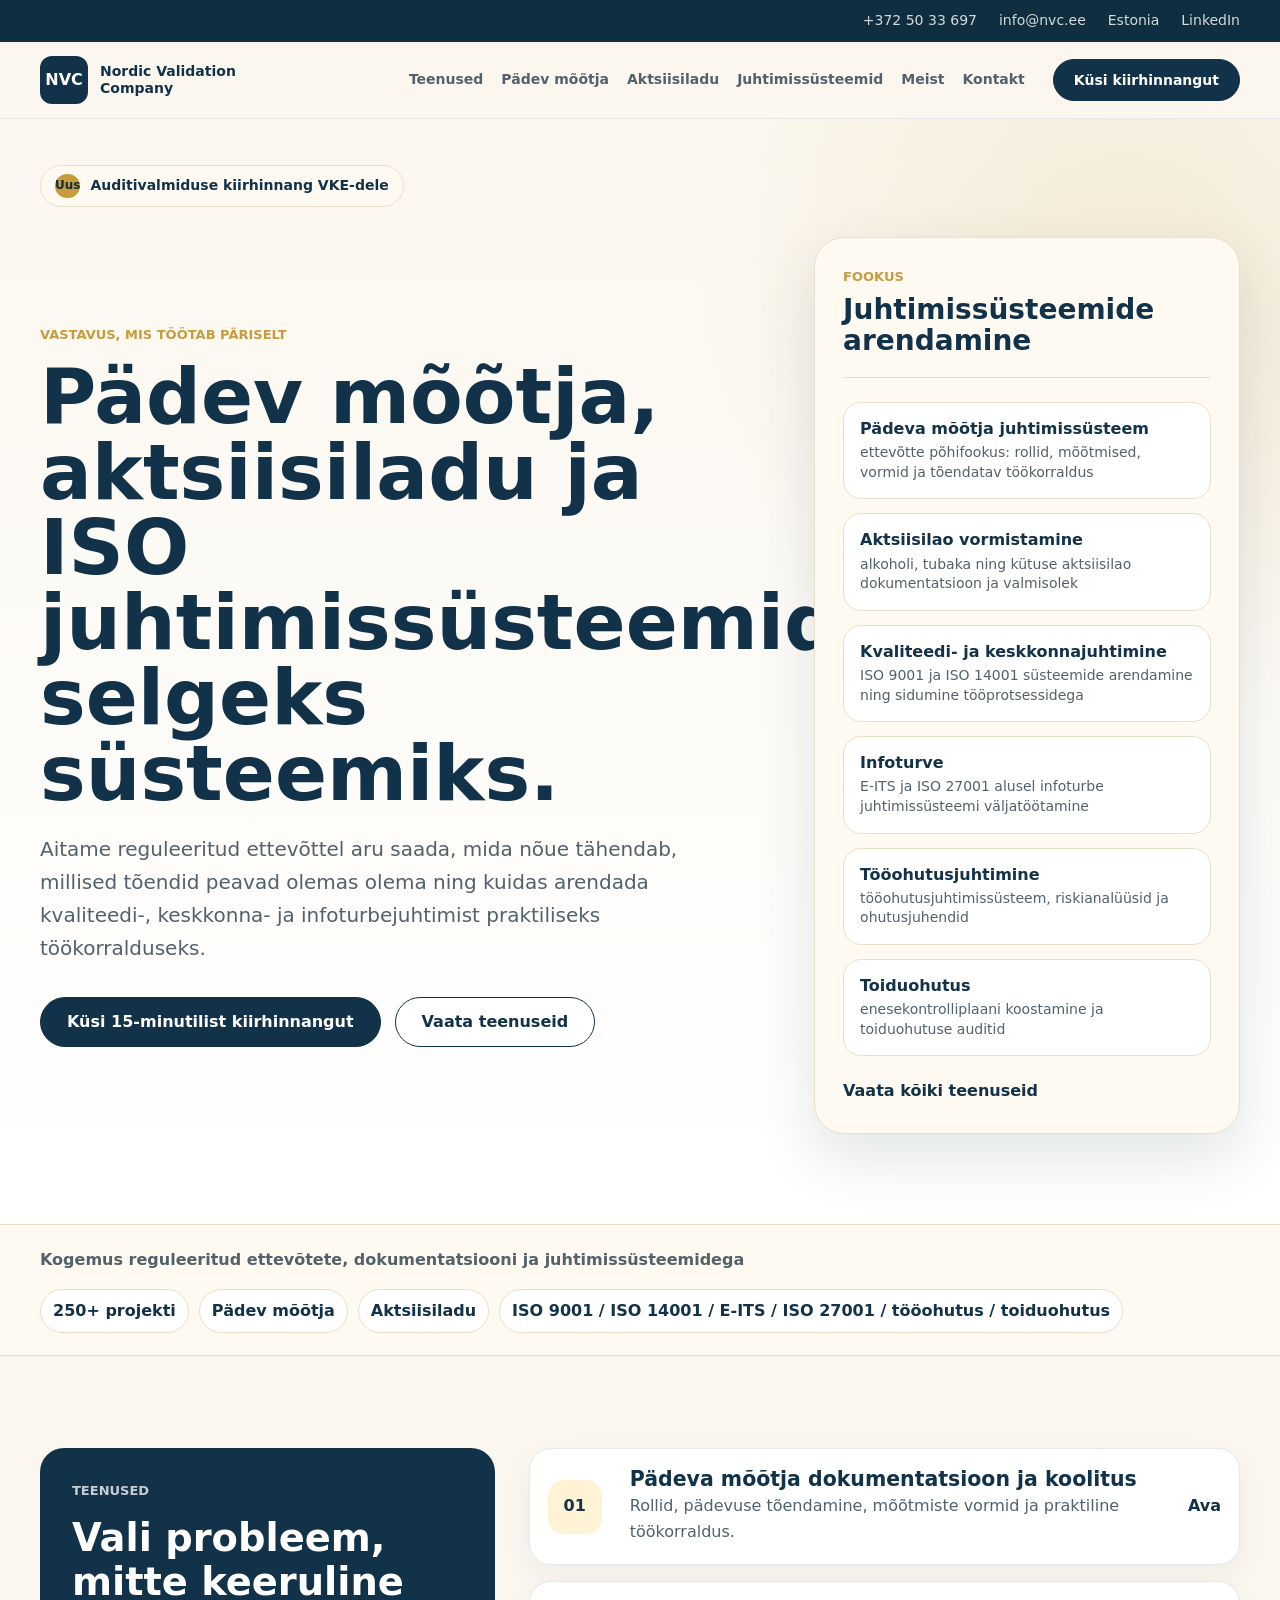
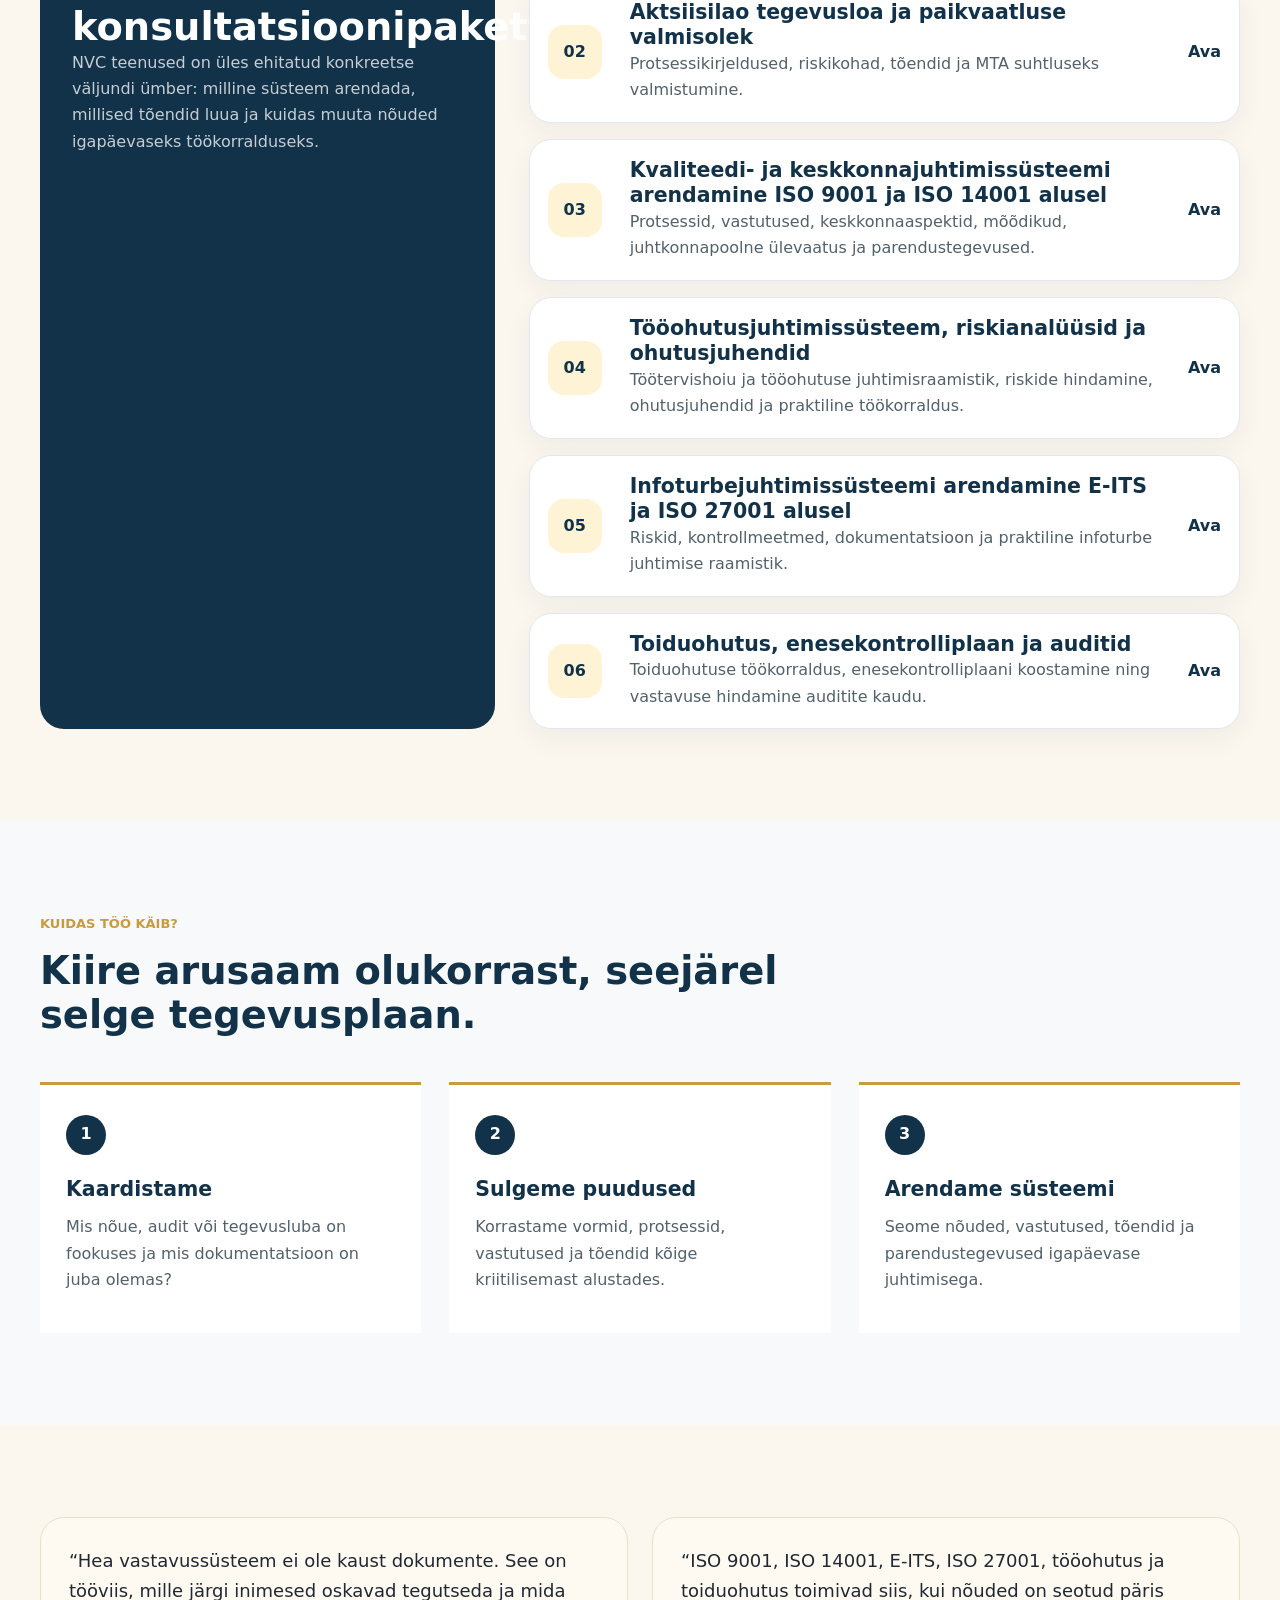
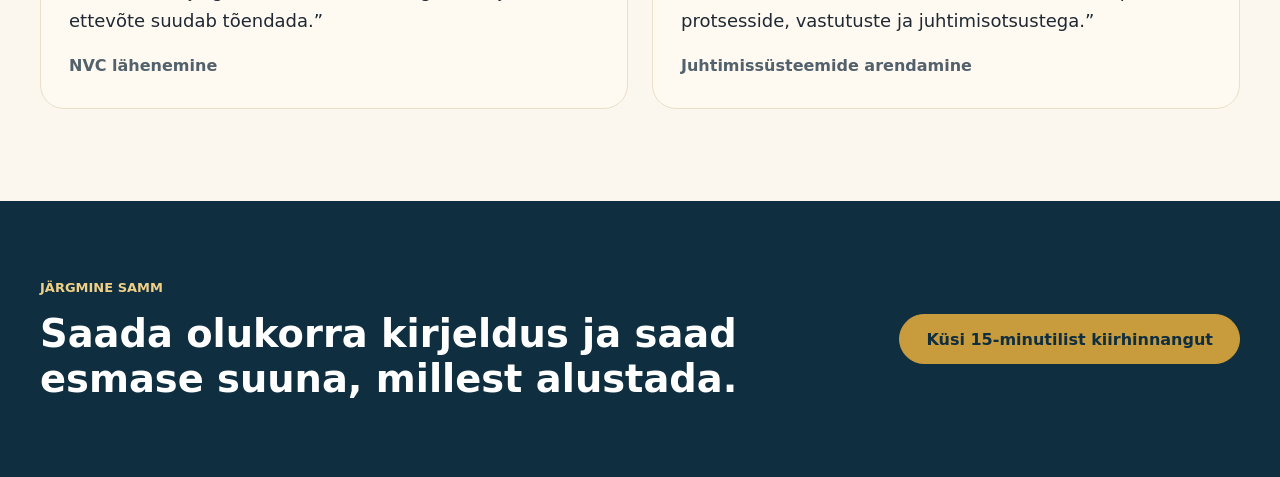
==== index.html @ 8317783e "Secure contact form for Zone test environment" ====
<!doctype html>
<html lang="et">
  <head>
    <meta charset="utf-8">
    <meta name="viewport" content="width=device-width, initial-scale=1">
    <title>NVC variant 1 - Auditivalmiduse partner</title>
    <meta name="description" content="NVC aitab VKE-del arendada pädeva mõõtja, aktsiisilao, ISO 9001, ISO 14001, E-ITS, ISO 27001, tööohutuse ja toiduohutuse süsteeme.">
    <link rel="stylesheet" href="nvc-homepage.css">
  </head>
  <body class="ts-page">
    <div class="topbar">
      <div class="container topbar__inner">
        <a href="tel:+3725033697">+372 50 33 697</a>
        <a href="mailto:info@nvc.ee">info@nvc.ee</a>
        <span>Estonia</span>
        <a href="https://ee.linkedin.com/company/nordicvalidationcompany">LinkedIn</a>
      </div>
    </div>

    <header class="site-header ts-header">
      <div class="container header__inner">
        <a class="brand" href="index.html" aria-label="NVC avaleht">
          <span class="brand__mark">NVC</span>
          <span class="brand__text">Nordic Validation Company</span>
        </a>
        <input class="nav-toggle" id="nav-toggle" type="checkbox" aria-label="Ava menüü">
        <label class="nav-button" for="nav-toggle" aria-hidden="true"><span></span><span></span><span></span></label>
        <nav class="main-nav" aria-label="Põhimenüü">
          <a href="teenused.html">Teenused</a>
          <a href="padev-mootja.html">Pädev mõõtja</a>
          <a href="aktsiisiladu.html">Aktsiisiladu</a>
          <a href="iso-juhtimissusteemid.html">Juhtimissüsteemid</a>
          <a href="meist.html">Meist</a>
          <a href="kontakt.html">Kontakt</a>
        </nav>
        <a class="button button--small" href="kontakt.html">Küsi kiirhinnangut</a>
      </div>
    </header>

    <main>
      <section class="ts-hero">
        <div class="container">
          <div class="announcement-pill"><span>Uus</span> Auditivalmiduse kiirhinnang VKE-dele</div>
          <div class="ts-hero__grid">
            <div>
              <p class="eyebrow">Vastavus, mis töötab päriselt</p>
              <h1>Pädev mõõtja, aktsiisiladu ja ISO juhtimissüsteemid selgeks süsteemiks.</h1>
              <p class="ts-hero__lead">
                Aitame reguleeritud ettevõttel aru saada, mida nõue tähendab, millised tõendid peavad olemas olema
                ning kuidas arendada kvaliteedi-, keskkonna- ja infoturbejuhtimist praktiliseks töökorralduseks.
              </p>
              <div class="hero__actions">
                <a class="button" href="kontakt.html">Küsi 15-minutilist kiirhinnangut</a>
                <a class="button button--secondary" href="teenused.html">Vaata teenuseid</a>
              </div>
            </div>

            <aside class="hero-summary" aria-label="NVC teenuste kokkuvõte">
              <div class="hero-summary__top">
                <span>Fookus</span>
                <strong>Juhtimissüsteemide arendamine</strong>
              </div>
              <div class="hero-summary__list">
                <div>
                  <b>Pädeva mõõtja juhtimissüsteem</b>
                  <span>ettevõtte põhifookus: rollid, mõõtmised, vormid ja tõendatav töökorraldus</span>
                </div>
                <div>
                  <b>Aktsiisilao vormistamine</b>
                  <span>alkoholi, tubaka ning kütuse aktsiisilao dokumentatsioon ja valmisolek</span>
                </div>
                <div>
                  <b>Kvaliteedi- ja keskkonnajuhtimine</b>
                  <span>ISO 9001 ja ISO 14001 süsteemide arendamine ning sidumine tööprotsessidega</span>
                </div>
                <div>
                  <b>Infoturve</b>
                  <span>E-ITS ja ISO 27001 alusel infoturbe juhtimissüsteemi väljatöötamine</span>
                </div>
                <div>
                  <b>Tööohutusjuhtimine</b>
                  <span>tööohutusjuhtimissüsteem, riskianalüüsid ja ohutusjuhendid</span>
                </div>
                <div>
                  <b>Toiduohutus</b>
                  <span>enesekontrolliplaani koostamine ja toiduohutuse auditid</span>
                </div>
              </div>
              <a href="teenused.html">Vaata kõiki teenuseid</a>
            </aside>
          </div>
        </div>
      </section>

      <section class="ts-band">
        <div class="container ts-band__inner">
          <span>Kogemus reguleeritud ettevõtete, dokumentatsiooni ja juhtimissüsteemidega</span>
          <div class="ts-band__chips">
            <span>250+ projekti</span>
            <span>Pädev mõõtja</span>
            <span>Aktsiisiladu</span>
            <span>ISO 9001 / ISO 14001 / E-ITS / ISO 27001 / tööohutus / toiduohutus</span>
          </div>
        </div>
      </section>

      <section class="section">
        <div class="container ts-product">
          <div class="ts-product__intro">
            <p class="eyebrow eyebrow--light">Teenused</p>
            <h2>Vali probleem, mitte keeruline konsultatsioonipakett.</h2>
            <p>NVC teenused on üles ehitatud konkreetse väljundi ümber: milline süsteem arendada, millised tõendid luua ja kuidas muuta nõuded igapäevaseks töökorralduseks.</p>
          </div>

          <div class="ts-stack">
            <article class="ts-stack-card">
              <strong>01</strong>
              <div>
                <h3>Pädeva mõõtja dokumentatsioon ja koolitus</h3>
                <p>Rollid, pädevuse tõendamine, mõõtmiste vormid ja praktiline töökorraldus.</p>
              </div>
              <a href="padev-mootja.html">Ava</a>
            </article>
            <article class="ts-stack-card">
              <strong>02</strong>
              <div>
                <h3>Aktsiisilao tegevusloa ja paikvaatluse valmisolek</h3>
                <p>Protsessikirjeldused, riskikohad, tõendid ja MTA suhtluseks valmistumine.</p>
              </div>
              <a href="aktsiisiladu.html">Ava</a>
            </article>
            <article class="ts-stack-card">
              <strong>03</strong>
              <div>
                <h3>Kvaliteedi- ja keskkonnajuhtimissüsteemi arendamine ISO 9001 ja ISO 14001 alusel</h3>
                <p>Protsessid, vastutused, keskkonnaaspektid, mõõdikud, juhtkonnapoolne ülevaatus ja parendustegevused.</p>
              </div>
              <a href="iso-juhtimissusteemid.html">Ava</a>
            </article>
            <article class="ts-stack-card">
              <strong>04</strong>
              <div>
                <h3>Tööohutusjuhtimissüsteem, riskianalüüsid ja ohutusjuhendid</h3>
                <p>Töötervishoiu ja tööohutuse juhtimisraamistik, riskide hindamine, ohutusjuhendid ja praktiline töökorraldus.</p>
              </div>
              <a href="iso-juhtimissusteemid.html">Ava</a>
            </article>
            <article class="ts-stack-card">
              <strong>05</strong>
              <div>
                <h3>Infoturbejuhtimissüsteemi arendamine E-ITS ja ISO 27001 alusel</h3>
                <p>Riskid, kontrollmeetmed, dokumentatsioon ja praktiline infoturbe juhtimise raamistik.</p>
              </div>
              <a href="iso-juhtimissusteemid.html">Ava</a>
            </article>
            <article class="ts-stack-card">
              <strong>06</strong>
              <div>
                <h3>Toiduohutus, enesekontrolliplaan ja auditid</h3>
                <p>Toiduohutuse töökorraldus, enesekontrolliplaani koostamine ning vastavuse hindamine auditite kaudu.</p>
              </div>
              <a href="iso-juhtimissusteemid.html">Ava</a>
            </article>
          </div>
        </div>
      </section>

      <section class="section section--soft">
        <div class="container">
          <div class="section-heading">
            <p class="eyebrow">Kuidas töö käib?</p>
            <h2>Kiire arusaam olukorrast, seejärel selge tegevusplaan.</h2>
          </div>
          <div class="process-grid">
            <article class="process-step"><span>1</span><h3>Kaardistame</h3><p>Mis nõue, audit või tegevusluba on fookuses ja mis dokumentatsioon on juba olemas?</p></article>
            <article class="process-step"><span>2</span><h3>Sulgeme puudused</h3><p>Korrastame vormid, protsessid, vastutused ja tõendid kõige kriitilisemast alustades.</p></article>
            <article class="process-step"><span>3</span><h3>Arendame süsteemi</h3><p>Seome nõuded, vastutused, tõendid ja parendustegevused igapäevase juhtimisega.</p></article>
          </div>
        </div>
      </section>

      <section class="section">
        <div class="container ts-quote-grid">
          <article class="ts-quote">
            <p>“Hea vastavussüsteem ei ole kaust dokumente. See on tööviis, mille järgi inimesed oskavad tegutseda ja mida ettevõte suudab tõendada.”</p>
            <span>NVC lähenemine</span>
          </article>
          <article class="ts-quote">
            <p>“ISO 9001, ISO 14001, E-ITS, ISO 27001, tööohutus ja toiduohutus toimivad siis, kui nõuded on seotud päris protsesside, vastutuste ja juhtimisotsustega.”</p>
            <span>Juhtimissüsteemide arendamine</span>
          </article>
        </div>
      </section>

      <section class="cta">
        <div class="container cta__inner">
          <div>
            <p class="eyebrow eyebrow--light">Järgmine samm</p>
            <h2>Saada olukorra kirjeldus ja saad esmase suuna, millest alustada.</h2>
          </div>
          <a class="button button--accent" href="kontakt.html">Küsi 15-minutilist kiirhinnangut</a>
        </div>
      </section>
    </main>
  </body>
</html>
---- nvc-homepage.css ----
:root {
  --navy: #12324a;
  --navy-strong: #0f2e3f;
  --ink: #1f2933;
  --muted: #52616b;
  --line: #e3e8ee;
  --soft: #f7f9fb;
  --blue-soft: #eaf0f4;
  --accent: #c89b3c;
  --white: #ffffff;
  --shadow: 0 18px 42px rgba(15, 46, 63, 0.09);
}

* {
  box-sizing: border-box;
}

html {
  scroll-behavior: smooth;
}

body {
  margin: 0;
  color: var(--ink);
  background: var(--white);
  font-family: Inter, ui-sans-serif, system-ui, -apple-system, BlinkMacSystemFont, "Segoe UI", Arial, sans-serif;
  font-size: 16px;
  line-height: 1.65;
}

a {
  color: inherit;
  text-decoration: none;
}

.skip-link {
  position: absolute;
  left: 16px;
  top: -48px;
  z-index: 20;
  background: var(--navy);
  color: var(--white);
  padding: 10px 14px;
}

.skip-link:focus {
  top: 16px;
}

.container {
  width: min(100% - 48px, 1200px);
  margin-inline: auto;
}

.topbar {
  background: var(--navy-strong);
  color: rgba(255, 255, 255, 0.82);
  font-size: 14px;
}

.topbar__inner {
  display: flex;
  min-height: 42px;
  align-items: center;
  justify-content: flex-end;
  gap: 22px;
}

.topbar a:hover,
.main-nav a:hover,
.footer a:hover {
  color: var(--accent);
}

.site-header {
  position: sticky;
  top: 0;
  z-index: 10;
  background: rgba(255, 255, 255, 0.94);
  border-bottom: 1px solid rgba(227, 232, 238, 0.9);
  backdrop-filter: blur(14px);
}

.header__inner {
  display: grid;
  grid-template-columns: auto 1fr auto;
  min-height: 76px;
  align-items: center;
  gap: 28px;
}

.brand {
  display: inline-flex;
  align-items: center;
  gap: 12px;
  font-weight: 750;
  color: var(--navy);
}

.brand__mark {
  display: grid;
  width: 48px;
  height: 48px;
  place-items: center;
  border-radius: 12px;
  background: var(--navy);
  color: var(--white);
  letter-spacing: 0;
}

.brand__text {
  max-width: 180px;
  font-size: 14px;
  line-height: 1.2;
}

.main-nav {
  display: flex;
  justify-content: flex-end;
  gap: 18px;
  color: var(--muted);
  font-size: 14px;
  font-weight: 650;
  white-space: nowrap;
}

.button {
  display: inline-flex;
  min-height: 50px;
  align-items: center;
  justify-content: center;
  border: 1px solid var(--navy);
  border-radius: 999px;
  background: var(--navy);
  color: var(--white);
  padding: 13px 26px;
  font-weight: 750;
  line-height: 1.2;
  transition: transform 180ms ease, background 180ms ease, border-color 180ms ease;
}

.button:hover {
  transform: translateY(-2px);
  background: var(--navy-strong);
  border-color: var(--navy-strong);
}

.button--secondary {
  background: var(--white);
  color: var(--navy);
}

.button--accent {
  border-color: var(--accent);
  background: var(--accent);
  color: var(--navy-strong);
}

.button--small {
  min-height: 42px;
  padding: 11px 20px;
  font-size: 14px;
}

.nav-toggle,
.nav-button {
  display: none;
}

.hero {
  overflow: hidden;
  background:
    linear-gradient(115deg, rgba(234, 240, 244, 0.94), rgba(255, 255, 255, 0.72)),
    linear-gradient(180deg, var(--white), var(--soft));
}

.hero__grid {
  display: grid;
  grid-template-columns: minmax(0, 1.07fr) minmax(360px, 0.93fr);
  min-height: 650px;
  align-items: center;
  gap: 64px;
  padding-block: 96px;
}

.eyebrow {
  margin: 0 0 14px;
  color: var(--accent);
  font-size: 13px;
  font-weight: 850;
  letter-spacing: 0;
  text-transform: uppercase;
}

.eyebrow--light {
  color: #efd087;
}

h1,
h2,
h3,
p {
  margin-top: 0;
}

h1 {
  max-width: 770px;
  margin-bottom: 22px;
  color: var(--navy);
  font-size: clamp(2.25rem, 4.2vw, 3.5rem);
  line-height: 1.06;
  letter-spacing: 0;
}

h2 {
  margin-bottom: 0;
  color: var(--navy);
  font-size: clamp(1.8rem, 3vw, 2.55rem);
  line-height: 1.16;
  letter-spacing: 0;
}

h3 {
  margin-bottom: 12px;
  color: var(--navy);
  font-size: 1.28rem;
  line-height: 1.25;
}

.hero__lead {
  max-width: 670px;
  margin-bottom: 34px;
  color: var(--muted);
  font-size: 18px;
}

.hero__actions {
  display: flex;
  flex-wrap: wrap;
  gap: 14px;
}

.compliance-card {
  position: relative;
  border: 1px solid rgba(255, 255, 255, 0.72);
  border-radius: 24px;
  background: var(--white);
  padding: 30px;
  box-shadow: var(--shadow);
}

.compliance-card::before {
  content: "";
  position: absolute;
  inset: 18px -18px -18px 18px;
  z-index: -1;
  border-radius: 24px;
  background: var(--blue-soft);
}

.compliance-card__top {
  display: flex;
  align-items: center;
  justify-content: space-between;
  gap: 18px;
  margin-bottom: 28px;
  color: var(--muted);
  font-weight: 700;
}

.compliance-card__top strong {
  color: var(--accent);
  font-size: 52px;
  line-height: 1;
}

.status-list {
  display: grid;
  gap: 12px;
}

.status-row {
  display: flex;
  align-items: center;
  justify-content: space-between;
  gap: 16px;
  border: 1px solid var(--line);
  border-radius: 14px;
  padding: 16px 18px;
}

.status-row span {
  color: var(--muted);
}

.status-row b {
  color: var(--navy);
}

.progress-block {
  display: grid;
  gap: 12px;
  margin-top: 28px;
}

.progress-block span {
  display: block;
  height: 10px;
  border-radius: 999px;
  background: var(--blue-soft);
}

.progress-block span::before {
  content: "";
  display: block;
  width: var(--w);
  height: 100%;
  border-radius: inherit;
  background: linear-gradient(90deg, var(--navy), var(--accent));
}

.section {
  padding-block: 92px;
}

.section--soft {
  background: var(--soft);
}

.section-heading {
  max-width: 760px;
  margin-bottom: 44px;
}

.section-heading--center {
  margin-inline: auto;
  text-align: center;
}

.service-grid,
.process-grid {
  display: grid;
  grid-template-columns: repeat(3, minmax(0, 1fr));
  gap: 28px;
}

.service-card {
  display: flex;
  min-height: 350px;
  flex-direction: column;
  border: 1px solid var(--line);
  border-radius: 20px;
  background: var(--white);
  padding: 30px;
  box-shadow: 0 8px 24px rgba(15, 46, 63, 0.05);
  transition: transform 180ms ease, border-color 180ms ease, box-shadow 180ms ease;
}

.service-card:hover {
  transform: translateY(-4px);
  border-color: rgba(200, 155, 60, 0.65);
  box-shadow: var(--shadow);
}

.service-card p,
.process-step p {
  color: var(--muted);
}

.service-card a {
  margin-top: auto;
  color: var(--navy);
  font-weight: 800;
}

.icon-box {
  display: grid;
  width: 54px;
  height: 54px;
  place-items: center;
  margin-bottom: 24px;
  border-radius: 16px;
  background: var(--blue-soft);
  color: var(--navy);
  font-weight: 850;
}

.metrics {
  background: var(--navy);
  color: var(--white);
  padding-block: 72px;
}

.metrics h2 {
  color: var(--white);
}

.metrics__grid {
  display: grid;
  grid-template-columns: 1.2fr repeat(3, minmax(0, 0.8fr));
  align-items: center;
  gap: 32px;
}

.metric {
  border-left: 1px solid rgba(255, 255, 255, 0.18);
  padding-left: 28px;
}

.metric strong {
  display: block;
  color: var(--accent);
  font-size: 42px;
  line-height: 1.05;
}

.metric span {
  display: block;
  margin-top: 8px;
  color: rgba(255, 255, 255, 0.78);
}

.process-step {
  position: relative;
  border-top: 3px solid var(--accent);
  background: var(--white);
  padding: 30px 26px 24px;
}

.process-step span {
  display: inline-grid;
  width: 40px;
  height: 40px;
  place-items: center;
  margin-bottom: 22px;
  border-radius: 50%;
  background: var(--navy);
  color: var(--white);
  font-weight: 850;
}

.split {
  display: grid;
  grid-template-columns: minmax(0, 0.9fr) minmax(0, 1.1fr);
  align-items: start;
  gap: 60px;
}

.standards-list {
  display: flex;
  flex-wrap: wrap;
  gap: 14px;
}

.standards-list span {
  border: 1px solid var(--line);
  border-radius: 999px;
  background: var(--white);
  padding: 12px 18px;
  color: var(--navy);
  font-weight: 750;
}

.cta {
  background: var(--navy-strong);
  color: var(--white);
  padding-block: 76px;
}

.cta h2 {
  max-width: 780px;
  color: var(--white);
}

.cta__inner {
  display: flex;
  align-items: center;
  justify-content: space-between;
  gap: 42px;
}

.footer {
  background: #081d2a;
  color: rgba(255, 255, 255, 0.76);
  padding-block: 52px;
}

.footer__grid {
  display: grid;
  grid-template-columns: 1.4fr 0.8fr 0.8fr;
  gap: 36px;
}

.footer strong,
.footer span {
  display: block;
  margin-bottom: 12px;
  color: var(--white);
  font-weight: 800;
}

.footer p {
  max-width: 380px;
  margin-bottom: 0;
}

.footer a {
  display: block;
  margin-top: 8px;
}

.page-hero {
  background:
    linear-gradient(120deg, rgba(18, 50, 74, 0.94), rgba(15, 46, 63, 0.86)),
    linear-gradient(180deg, var(--navy), var(--navy-strong));
  color: var(--white);
  padding-block: 82px;
}

.page-hero h1 {
  max-width: 860px;
  color: var(--white);
}

.page-hero__lead {
  max-width: 760px;
  margin-bottom: 0;
  color: rgba(255, 255, 255, 0.78);
  font-size: 19px;
}

.breadcrumb {
  display: flex;
  flex-wrap: wrap;
  gap: 8px;
  margin-bottom: 22px;
  color: rgba(255, 255, 255, 0.72);
  font-size: 14px;
}

.breadcrumb a {
  color: var(--white);
  font-weight: 700;
}

.content-grid {
  display: grid;
  grid-template-columns: minmax(0, 1.2fr) minmax(300px, 0.8fr);
  gap: 54px;
  align-items: start;
}

.rich-text {
  max-width: 780px;
}

.rich-text p,
.rich-text li {
  color: var(--muted);
}

.rich-text p {
  margin-bottom: 18px;
}

.lead-text {
  color: var(--ink);
  font-size: 20px;
  line-height: 1.55;
}

.side-panel,
.info-card,
.contact-card {
  border: 1px solid var(--line);
  border-radius: 20px;
  background: var(--white);
  padding: 28px;
  box-shadow: 0 8px 24px rgba(15, 46, 63, 0.05);
}

.side-panel {
  position: sticky;
  top: 104px;
}

.side-panel h2,
.info-card h3,
.contact-card h3 {
  margin-bottom: 14px;
  font-size: 1.25rem;
}

.side-panel .button {
  width: 100%;
  margin-top: 26px;
}

.check-list,
.plain-list {
  display: grid;
  gap: 12px;
  margin: 0;
  padding: 0;
  list-style: none;
}

.check-list li,
.plain-list li {
  position: relative;
  padding-left: 28px;
}

.check-list li::before {
  content: "";
  position: absolute;
  left: 0;
  top: 0.55em;
  width: 10px;
  height: 10px;
  border-radius: 50%;
  background: var(--accent);
}

.plain-list li::before {
  content: "";
  position: absolute;
  left: 0;
  top: 0.7em;
  width: 14px;
  height: 2px;
  background: var(--accent);
}

.detail-grid,
.contact-grid {
  display: grid;
  grid-template-columns: repeat(3, minmax(0, 1fr));
  gap: 24px;
}

.case-grid,
.service-detail-grid {
  display: grid;
  grid-template-columns: repeat(3, minmax(0, 1fr));
  gap: 24px;
}

.case-card,
.service-detail,
.faq-item {
  border: 1px solid var(--line);
  border-radius: 20px;
  background: var(--white);
  padding: 26px;
  box-shadow: 0 8px 24px rgba(15, 46, 63, 0.05);
}

.case-card span,
.service-detail span {
  display: inline-flex;
  margin-bottom: 14px;
  border-radius: 999px;
  background: var(--blue-soft);
  padding: 7px 12px;
  color: var(--navy);
  font-size: 13px;
  font-weight: 850;
}

.case-card p,
.service-detail p,
.faq-item p {
  color: var(--muted);
}

.faq-grid {
  display: grid;
  grid-template-columns: repeat(2, minmax(0, 1fr));
  gap: 20px;
}

.faq-item h3 {
  font-size: 1.08rem;
}

.info-card p,
.contact-card p {
  color: var(--muted);
}

.contact-card {
  display: flex;
  min-width: 0;
  flex-direction: column;
}

.contact-card .button {
  width: 100%;
  min-height: 46px;
  margin-top: auto;
  padding-inline: 12px;
  white-space: nowrap;
}

.feature-band {
  border-block: 1px solid var(--line);
  background: var(--soft);
  padding-block: 52px;
}

.feature-band__inner {
  display: grid;
  grid-template-columns: repeat(4, minmax(0, 1fr));
  gap: 18px;
}

.feature-pill {
  border: 1px solid var(--line);
  border-radius: 16px;
  background: var(--white);
  padding: 18px;
  color: var(--navy);
  font-weight: 800;
}

.form-shell {
  display: grid;
  gap: 16px;
}

.form-shell label {
  display: grid;
  gap: 7px;
  color: var(--navy);
  font-weight: 750;
}

.form-shell input,
.form-shell textarea {
  width: 100%;
  border: 1px solid var(--line);
  border-radius: 12px;
  padding: 13px 14px;
  color: var(--ink);
  font: inherit;
}

.form-shell textarea {
  min-height: 140px;
  resize: vertical;
}

.active-nav {
  color: var(--navy);
}

.alt-hero {
  overflow: hidden;
  padding-block: 88px;
}

.alt-hero--authority {
  background: linear-gradient(115deg, #f7f9fb 0%, #ffffff 56%, #eaf0f4 100%);
}

.alt-hero--services {
  background: var(--navy-strong);
  color: var(--white);
}

.alt-hero--partners {
  background:
    linear-gradient(115deg, rgba(18, 50, 74, 0.9), rgba(18, 50, 74, 0.58)),
    linear-gradient(180deg, #f7f9fb, #eaf0f4);
  color: var(--white);
}

.alt-hero__grid {
  display: grid;
  grid-template-columns: minmax(0, 1fr) minmax(340px, 0.78fr);
  align-items: center;
  gap: 58px;
}

.alt-hero h1 {
  color: inherit;
}

.alt-hero--authority h1 {
  color: var(--navy);
}

.alt-hero__lead {
  max-width: 720px;
  margin-bottom: 30px;
  color: var(--muted);
  font-size: 19px;
}

.alt-hero--services .alt-hero__lead,
.alt-hero--partners .alt-hero__lead {
  color: rgba(255, 255, 255, 0.78);
}

.hero-proof,
.hero-service-panel,
.partner-panel {
  border: 1px solid var(--line);
  border-radius: 24px;
  background: var(--white);
  padding: 28px;
  box-shadow: var(--shadow);
}

.hero-proof {
  display: grid;
  gap: 18px;
}

.proof-row {
  display: grid;
  grid-template-columns: 62px 1fr;
  gap: 16px;
  align-items: start;
  border-bottom: 1px solid var(--line);
  padding-bottom: 18px;
}

.proof-row:last-child {
  border-bottom: 0;
  padding-bottom: 0;
}

.proof-row strong {
  color: var(--accent);
  font-size: 30px;
  line-height: 1;
}

.proof-row span,
.hero-service-panel p,
.partner-panel p {
  color: var(--muted);
}

.hero-service-panel {
  display: grid;
  gap: 14px;
  background: #fbfcfd;
}

.hero-service-link {
  display: grid;
  gap: 4px;
  border: 1px solid var(--line);
  border-radius: 16px;
  background: var(--white);
  padding: 18px;
}

.hero-service-link b {
  color: var(--navy);
}

.hero-service-link span {
  color: var(--muted);
  font-size: 14px;
}

.partner-panel {
  background: rgba(255, 255, 255, 0.96);
}

.partner-mini {
  display: grid;
  gap: 12px;
  margin-top: 18px;
}

.partner-mini div {
  border-left: 3px solid var(--accent);
  padding-left: 16px;
}

.choice-strip {
  border-bottom: 1px solid var(--line);
  background: var(--white);
  padding-block: 18px;
}

.choice-strip__inner {
  display: flex;
  flex-wrap: wrap;
  align-items: center;
  justify-content: space-between;
  gap: 16px;
}

.choice-strip nav {
  display: flex;
  flex-wrap: wrap;
  gap: 10px;
}

.choice-strip a {
  border: 1px solid var(--line);
  border-radius: 999px;
  padding: 9px 14px;
  color: var(--navy);
  font-weight: 750;
}

.choice-strip a:hover {
  border-color: var(--accent);
}

.mini-service-grid {
  display: grid;
  grid-template-columns: repeat(3, minmax(0, 1fr));
  gap: 18px;
}

.mini-service {
  border: 1px solid var(--line);
  border-radius: 18px;
  background: var(--white);
  padding: 22px;
}

.mini-service p {
  color: var(--muted);
}

.ts-page {
  background: #fbf7ef;
}

.ts-header {
  background: rgba(251, 247, 239, 0.92);
}

.ts-hero {
  padding-block: 46px 90px;
  background:
    radial-gradient(circle at 88% 18%, rgba(200, 155, 60, 0.16), transparent 30%),
    linear-gradient(180deg, #fbf7ef 0%, #ffffff 100%);
}

.announcement-pill {
  display: inline-flex;
  align-items: center;
  gap: 10px;
  margin-bottom: 30px;
  border: 1px solid #eadfc8;
  border-radius: 999px;
  background: #fffaf1;
  padding: 8px 14px;
  color: var(--navy);
  font-size: 14px;
  font-weight: 750;
}

.announcement-pill span {
  display: inline-grid;
  min-width: 24px;
  height: 24px;
  place-items: center;
  border-radius: 999px;
  background: var(--accent);
  color: var(--navy-strong);
  font-size: 12px;
}

.ts-hero__grid {
  display: grid;
  grid-template-columns: minmax(0, 1.18fr) minmax(380px, 0.72fr);
  align-items: center;
  gap: 76px;
}

.ts-hero h1 {
  max-width: 850px;
  color: var(--navy);
  font-size: clamp(2.8rem, 6vw, 5.25rem);
  line-height: 0.98;
}

.ts-hero__lead {
  max-width: 740px;
  margin-bottom: 32px;
  color: var(--muted);
  font-size: 20px;
}

.ts-network {
  position: relative;
  min-height: 430px;
  border: 1px solid #eadfc8;
  border-radius: 28px;
  background:
    linear-gradient(90deg, rgba(18, 50, 74, 0.07) 1px, transparent 1px),
    linear-gradient(rgba(18, 50, 74, 0.07) 1px, transparent 1px),
    #fffaf1;
  background-size: 34px 34px;
  box-shadow: 0 24px 60px rgba(15, 46, 63, 0.12);
}

.ts-network::before,
.ts-network::after {
  content: "";
  position: absolute;
  inset: 50% auto auto 50%;
  width: 72%;
  height: 2px;
  background: #d9c28c;
  transform-origin: left center;
}

.ts-network::before {
  transform: rotate(24deg) translateX(-50%);
}

.ts-network::after {
  transform: rotate(-24deg) translateX(-50%);
}

.network-node {
  position: absolute;
  z-index: 1;
  max-width: 168px;
  border: 1px solid #e7d7b6;
  border-radius: 18px;
  background: var(--white);
  padding: 14px;
  box-shadow: 0 12px 26px rgba(15, 46, 63, 0.1);
}

.network-node b {
  display: block;
  color: var(--navy);
  line-height: 1.2;
}

.network-node span {
  display: block;
  margin-top: 4px;
  color: var(--muted);
  font-size: 13px;
  line-height: 1.35;
}

.network-node--center {
  left: 50%;
  top: 50%;
  width: 180px;
  transform: translate(-50%, -50%);
  border-color: var(--accent);
}

.network-node--a {
  left: 24px;
  top: 46px;
}

.network-node--b {
  right: 26px;
  top: 74px;
}

.network-node--c {
  left: 44px;
  bottom: 52px;
}

.network-node--d {
  right: 34px;
  bottom: 44px;
}

.ts-band {
  border-block: 1px solid #eadfc8;
  background: #fffaf1;
  padding-block: 22px;
}

.ts-band__inner {
  display: flex;
  flex-wrap: wrap;
  align-items: center;
  justify-content: space-between;
  gap: 16px;
  color: var(--muted);
  font-weight: 750;
}

.ts-band__chips {
  display: flex;
  flex-wrap: wrap;
  gap: 10px;
}

.ts-band__chips span {
  border: 1px solid #eadfc8;
  border-radius: 999px;
  background: var(--white);
  padding: 8px 12px;
  color: var(--navy);
}

.ts-product {
  display: grid;
  grid-template-columns: minmax(0, 0.78fr) minmax(0, 1.22fr);
  gap: 34px;
  align-items: stretch;
}

.ts-product__intro {
  border-radius: 24px;
  background: var(--navy);
  padding: 32px;
  color: var(--white);
}

.ts-product__intro h2 {
  color: var(--white);
}

.ts-product__intro p {
  color: rgba(255, 255, 255, 0.76);
}

.ts-stack {
  display: grid;
  gap: 16px;
}

.ts-stack-card {
  display: grid;
  grid-template-columns: 64px 1fr auto;
  align-items: center;
  gap: 18px;
  border: 1px solid var(--line);
  border-radius: 22px;
  background: var(--white);
  padding: 18px;
  box-shadow: 0 10px 28px rgba(15, 46, 63, 0.05);
}

.ts-stack-card strong {
  display: grid;
  width: 54px;
  height: 54px;
  place-items: center;
  border-radius: 16px;
  background: #fff3d6;
  color: var(--navy);
}

.ts-stack-card h3,
.ts-stack-card p {
  margin-bottom: 0;
}

.ts-stack-card p {
  color: var(--muted);
}

.ts-stack-card a {
  color: var(--navy);
  font-weight: 850;
}

.ts-quote-grid {
  display: grid;
  grid-template-columns: minmax(0, 1fr) minmax(0, 1fr);
  gap: 24px;
}

.ts-quote {
  border: 1px solid #eadfc8;
  border-radius: 24px;
  background: #fffaf1;
  padding: 28px;
}

.ts-quote p {
  color: var(--ink);
  font-size: 18px;
}

.ts-quote span {
  color: var(--muted);
  font-weight: 750;
}

.system-visual {
  overflow: hidden;
  border: 1px solid #eadfc8;
  border-radius: 30px;
  background:
    radial-gradient(circle at 50% 46%, rgba(200, 155, 60, 0.2), transparent 34%),
    linear-gradient(90deg, rgba(18, 50, 74, 0.055) 1px, transparent 1px),
    linear-gradient(rgba(18, 50, 74, 0.055) 1px, transparent 1px),
    #fffaf1;
  background-size: auto, 32px 32px, 32px 32px, auto;
  box-shadow: 0 24px 60px rgba(15, 46, 63, 0.12);
}

.system-visual__header,
.system-visual__footer {
  display: flex;
  align-items: center;
  justify-content: space-between;
  gap: 14px;
  padding: 20px 22px;
}

.system-visual__header {
  border-bottom: 1px solid #eadfc8;
}

.system-visual__header span {
  color: var(--muted);
  font-size: 14px;
  font-weight: 800;
}

.system-visual__header strong {
  color: var(--navy);
  font-size: 18px;
}

.system-visual__core {
  position: relative;
  min-height: 370px;
}

.system-ring,
.system-core,
.system-orbit {
  position: absolute;
  left: 50%;
  top: 50%;
  transform: translate(-50%, -50%);
}

.system-ring {
  border: 1px solid rgba(18, 50, 74, 0.16);
  border-radius: 50%;
}

.system-ring--outer {
  width: min(86%, 350px);
  aspect-ratio: 1;
}

.system-ring--inner {
  width: min(54%, 220px);
  aspect-ratio: 1;
  border-color: rgba(200, 155, 60, 0.46);
  background: rgba(255, 255, 255, 0.42);
}

.system-core {
  z-index: 2;
  display: grid;
  width: 148px;
  height: 148px;
  place-items: center;
  border: 1px solid rgba(200, 155, 60, 0.78);
  border-radius: 50%;
  background: var(--white);
  box-shadow: 0 16px 34px rgba(15, 46, 63, 0.14);
  text-align: center;
}

.system-core b,
.system-core span,
.system-core em {
  display: block;
  color: var(--navy);
  font-style: normal;
  line-height: 1.15;
}

.system-core b {
  font-size: 19px;
}

.system-core span {
  color: var(--accent);
  font-weight: 850;
}

.system-core em {
  color: var(--muted);
  font-size: 13px;
  font-weight: 750;
}

.system-orbit {
  z-index: 3;
  width: 168px;
  border: 1px solid #e7d7b6;
  border-radius: 18px;
  background: rgba(255, 255, 255, 0.96);
  padding: 12px 14px;
  box-shadow: 0 12px 26px rgba(15, 46, 63, 0.1);
}

.system-orbit::before {
  content: "";
  position: absolute;
  left: 50%;
  top: 50%;
  z-index: -1;
  width: 86px;
  height: 2px;
  background: rgba(200, 155, 60, 0.42);
  transform-origin: left center;
}

.system-orbit b {
  display: block;
  color: var(--navy);
  line-height: 1.18;
}

.system-orbit span {
  display: block;
  margin-top: 4px;
  color: var(--muted);
  font-size: 13px;
  line-height: 1.3;
}

.system-orbit--a {
  transform: translate(-190%, -154%);
}

.system-orbit--a::before {
  transform: rotate(30deg);
}

.system-orbit--b {
  transform: translate(88%, -142%);
}

.system-orbit--b::before {
  left: auto;
  right: 50%;
  transform: rotate(148deg);
}

.system-orbit--c {
  transform: translate(-205%, 54%);
}

.system-orbit--c::before {
  transform: rotate(-24deg);
}

.system-orbit--d {
  transform: translate(86%, 58%);
}

.system-orbit--d::before {
  left: auto;
  right: 50%;
  transform: rotate(206deg);
}

.system-orbit--e {
  width: 190px;
  transform: translate(-50%, 132%);
}

.system-orbit--e::before {
  left: 50%;
  top: auto;
  bottom: 100%;
  width: 2px;
  height: 54px;
}

.system-visual__footer {
  border-top: 1px solid #eadfc8;
  background: rgba(255, 255, 255, 0.54);
}

.system-visual__footer span {
  color: var(--navy);
  font-size: 13px;
  font-weight: 850;
}

.hero-summary {
  justify-self: end;
  width: min(100%, 440px);
  border: 1px solid #eadfc8;
  border-radius: 30px;
  background: #fffaf1;
  padding: 28px;
  box-shadow: 0 24px 60px rgba(15, 46, 63, 0.12);
}

.hero-summary__top {
  display: grid;
  gap: 8px;
  margin-bottom: 24px;
  border-bottom: 1px solid #eadfc8;
  padding-bottom: 20px;
}

.hero-summary__top span {
  color: var(--accent);
  font-size: 13px;
  font-weight: 850;
  text-transform: uppercase;
}

.hero-summary__top strong {
  color: var(--navy);
  font-size: 28px;
  line-height: 1.1;
}

.hero-summary__list {
  display: grid;
  gap: 14px;
}

.hero-summary__list div {
  border: 1px solid #eadfc8;
  border-radius: 18px;
  background: var(--white);
  padding: 16px;
}

.hero-summary__list b {
  display: block;
  color: var(--navy);
  line-height: 1.2;
}

.hero-summary__list span {
  display: block;
  margin-top: 5px;
  color: var(--muted);
  font-size: 14px;
  line-height: 1.4;
}

.hero-summary > a {
  display: inline-flex;
  margin-top: 22px;
  color: var(--navy);
  font-weight: 850;
}

@media (max-width: 980px) {
  .container {
    width: min(100% - 40px, 1200px);
  }

  .topbar__inner {
    justify-content: center;
    flex-wrap: wrap;
    padding-block: 8px;
  }

  .header__inner {
    grid-template-columns: auto auto;
    justify-content: space-between;
  }

  .header__inner > .button {
    display: none;
  }

  .nav-button {
    display: grid;
    width: 44px;
    height: 44px;
    place-items: center;
    border: 1px solid var(--line);
    border-radius: 12px;
    cursor: pointer;
  }

  .nav-button span {
    display: block;
    width: 20px;
    height: 2px;
    background: var(--navy);
  }

  .main-nav {
    display: none;
    grid-column: 1 / -1;
    flex-direction: column;
    gap: 0;
    border-top: 1px solid var(--line);
    padding-block: 14px;
  }

  .main-nav a {
    padding-block: 12px;
  }

  .nav-toggle:checked ~ .main-nav {
    display: flex;
  }

  .hero__grid,
  .alt-hero__grid,
  .ts-hero__grid,
  .ts-product,
  .split,
  .cta__inner,
  .content-grid {
    grid-template-columns: 1fr;
  }

  .hero__grid {
    min-height: auto;
    gap: 44px;
    padding-block: 72px;
  }

  .service-grid,
  .mini-service-grid,
  .process-grid,
  .metrics__grid,
  .footer__grid,
  .detail-grid,
  .contact-grid,
  .case-grid,
  .service-detail-grid,
  .feature-band__inner {
    grid-template-columns: 1fr 1fr;
  }

  .side-panel {
    position: static;
  }

  .ts-network {
    min-height: 380px;
  }

  .system-visual__core {
    min-height: 520px;
  }

  .system-orbit--a {
    transform: translate(-98%, -220%);
  }

  .system-orbit--b {
    transform: translate(-2%, -220%);
  }

  .system-orbit--c {
    transform: translate(-98%, 120%);
  }

  .system-orbit--d {
    transform: translate(-2%, 120%);
  }

  .system-orbit--e {
    transform: translate(-50%, 245%);
  }

  .ts-stack-card {
    grid-template-columns: 58px 1fr;
  }

  .ts-stack-card a {
    grid-column: 2;
  }

  .metrics__grid > div:first-child,
  .footer__grid > div:first-child {
    grid-column: 1 / -1;
  }

  .cta__inner {
    display: grid;
  }
}

@media (max-width: 660px) {
  .container {
    width: min(100% - 40px, 1200px);
  }

  .brand__text {
    display: none;
  }

  .hero__grid {
    padding-block: 56px;
  }

  .hero__actions,
  .hero__actions .button,
  .cta .button {
    width: 100%;
  }

  .compliance-card {
    padding: 22px;
  }

  .section {
    padding-block: 58px;
  }

  .service-grid,
  .mini-service-grid,
  .ts-quote-grid,
  .process-grid,
  .metrics__grid,
  .footer__grid,
  .detail-grid,
  .contact-grid,
  .case-grid,
  .service-detail-grid,
  .faq-grid,
  .feature-band__inner {
    grid-template-columns: 1fr;
  }

  .service-card {
    min-height: 0;
  }

  .system-visual__header,
  .system-visual__footer {
    align-items: flex-start;
    flex-direction: column;
  }

  .system-visual__core {
    min-height: 620px;
  }

  .system-core {
    top: 44%;
  }

  .system-ring--outer {
    width: 280px;
  }

  .system-ring--inner {
    width: 176px;
  }

  .system-orbit {
    left: 50%;
    width: min(260px, calc(100% - 44px));
  }

  .system-orbit::before {
    display: none;
  }

  .system-orbit--a {
    top: 62px;
    transform: translateX(-50%);
  }

  .system-orbit--b {
    top: 150px;
    transform: translateX(-50%);
  }

  .system-orbit--c {
    top: 394px;
    transform: translateX(-50%);
  }

  .system-orbit--d {
    top: 482px;
    transform: translateX(-50%);
  }

  .system-orbit--e {
    top: 570px;
    transform: translateX(-50%);
  }

  .metric {
    border-left: 0;
    border-top: 1px solid rgba(255, 255, 255, 0.18);
    padding-top: 22px;
    padding-left: 0;
  }
}

/* Keep the anti-spam field out of keyboard navigation and visual layout. */
.contact-trap { position: absolute; left: -10000px; width: 1px; height: 1px; overflow: hidden; }
.form-shell button:disabled { opacity: .6; cursor: wait; }
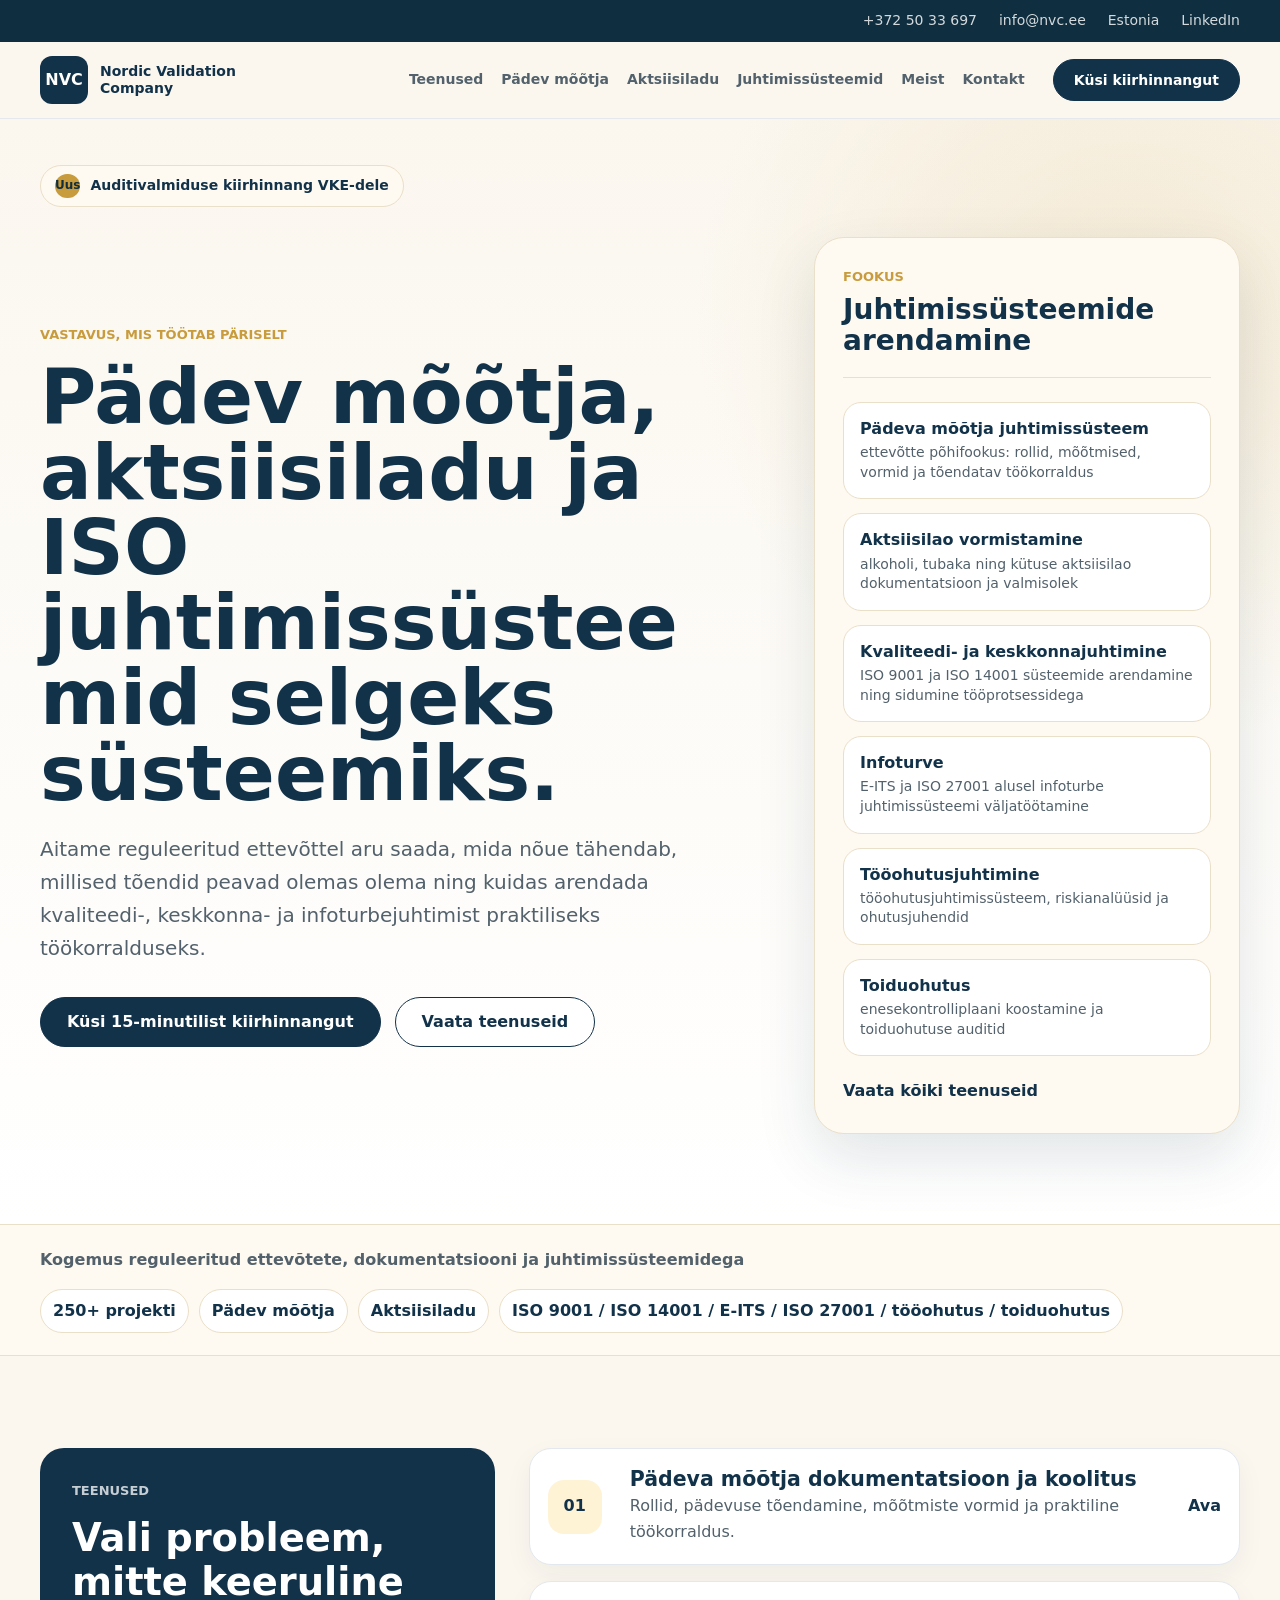
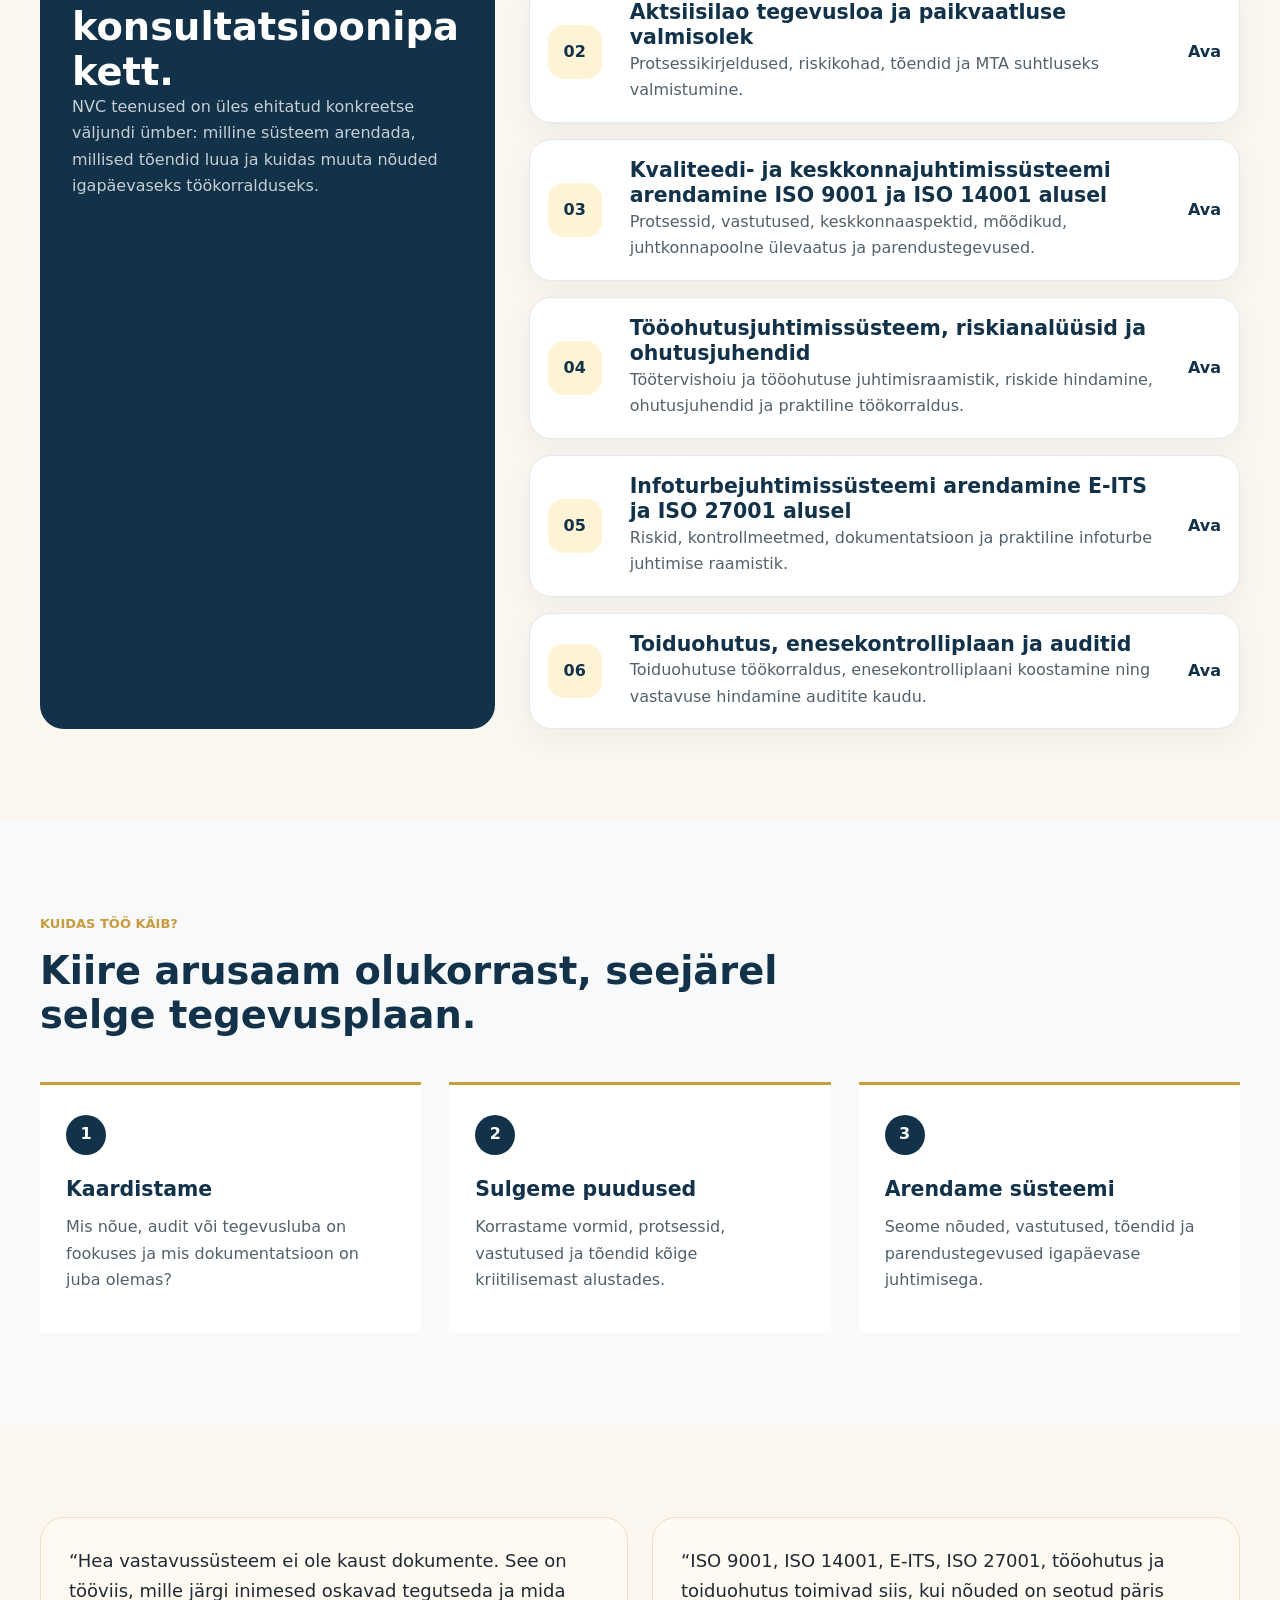
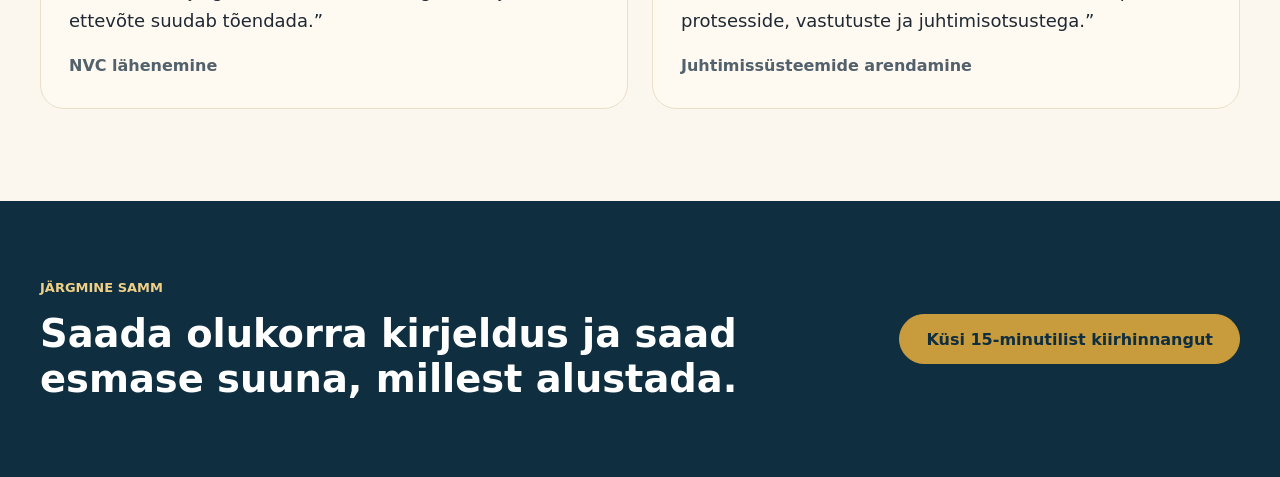
==== commit a45b2e1c: "Sync tested mobile navigation and layout fixes with Zone test site" ====
--- a/index.html
+++ b/index.html
@@ -3,11 +3,12 @@
   <head>
     <meta charset="utf-8">
     <meta name="viewport" content="width=device-width, initial-scale=1">
-    <title>NVC variant 1 - Auditivalmiduse partner</title>
+    <title>NVC – Auditivalmiduse partner</title>
     <meta name="description" content="NVC aitab VKE-del arendada pädeva mõõtja, aktsiisilao, ISO 9001, ISO 14001, E-ITS, ISO 27001, tööohutuse ja toiduohutuse süsteeme.">
     <link rel="stylesheet" href="nvc-homepage.css">
   </head>
   <body class="ts-page">
+<a class="skip-link" href="#main">Liigu sisuni</a>
     <div class="topbar">
       <div class="container topbar__inner">
         <a href="tel:+3725033697">+372 50 33 697</a>
@@ -23,21 +24,20 @@
           <span class="brand__mark">NVC</span>
           <span class="brand__text">Nordic Validation Company</span>
         </a>
-        <input class="nav-toggle" id="nav-toggle" type="checkbox" aria-label="Ava menüü">
-        <label class="nav-button" for="nav-toggle" aria-hidden="true"><span></span><span></span><span></span></label>
-        <nav class="main-nav" aria-label="Põhimenüü">
+        <button class="nav-button" type="button" aria-expanded="false" aria-controls="main-nav" aria-label="Ava menüü" hidden><span aria-hidden="true"></span><span aria-hidden="true"></span><span aria-hidden="true"></span></button>
+        <nav id="main-nav" class="main-nav" aria-label="Põhimenüü">
           <a href="teenused.html">Teenused</a>
           <a href="padev-mootja.html">Pädev mõõtja</a>
           <a href="aktsiisiladu.html">Aktsiisiladu</a>
           <a href="iso-juhtimissusteemid.html">Juhtimissüsteemid</a>
           <a href="meist.html">Meist</a>
           <a href="kontakt.html">Kontakt</a>
-        </nav>
+        <a class="button nav-cta" href="kontakt.html#contact-form">Küsi kiirhinnangut</a></nav>
         <a class="button button--small" href="kontakt.html">Küsi kiirhinnangut</a>
       </div>
     </header>
 
-    <main>
+    <main id="main">
       <section class="ts-hero">
         <div class="container">
           <div class="announcement-pill"><span>Uus</span> Auditivalmiduse kiirhinnang VKE-dele</div>
@@ -202,5 +202,6 @@
         </div>
       </section>
     </main>
-  </body>
+  <script src="navigation.js" defer></script>
+</body>
 </html>
--- a/nvc-homepage.css
+++ b/nvc-homepage.css
@@ -1459,7 +1459,7 @@
   font-weight: 850;
 }
 
-@media (max-width: 980px) {
+@media (max-width: 1180px) {
   .container {
     width: min(100% - 40px, 1200px);
   }
@@ -1509,7 +1509,7 @@
     padding-block: 12px;
   }
 
-  .nav-toggle:checked ~ .main-nav {
+  .nav-button[aria-expanded="true"] ~ .main-nav {
     display: flex;
   }
 
@@ -1705,3 +1705,37 @@
 /* Keep the anti-spam field out of keyboard navigation and visual layout. */
 .contact-trap { position: absolute; left: -10000px; width: 1px; height: 1px; overflow: hidden; }
 .form-shell button:disabled { opacity: .6; cursor: wait; }
+
+/* Responsive navigation: keep links usable when JavaScript is unavailable. */
+.nav-cta { display: none; }
+:focus-visible { outline: 3px solid #986b15; outline-offset: 4px; }
+#main, #contact-form { scroll-margin-top: 100px; }
+.header__inner > *, .ts-hero__grid > *, .content-grid > *, .ts-stack-card > * { min-width: 0; }
+h1, h2, h3, .button, .brand { overflow-wrap: anywhere; }
+.button { text-align: center; }
+@media (max-width: 1180px) {
+ .nav-button[hidden] { display: none; }
+ .nav-button { background: transparent; padding: 8px; gap: 4px; }
+ .main-nav { white-space: normal; max-height: calc(100dvh - 90px); overflow-y: auto; }
+ .main-nav:not([data-enhanced]) { display: flex; }
+ .main-nav .nav-cta { display: flex; margin-top: 8px; color: white; padding: 13px 18px; }
+ .main-nav a { min-height: 44px; }
+ .header__inner { column-gap: 12px; row-gap: 0; }
+ .ts-hero__grid { grid-template-columns: minmax(0, 1fr); gap: 36px; }
+}
+@media (max-width: 660px) {
+ .ts-hero h1, .page-hero h1, .hero h1, .alt-hero h1 { font-size: clamp(2rem, 8.5vw, 2.375rem); line-height: 1.12; }
+ .ts-hero__lead { font-size: 18px; }
+ .ts-hero { padding-block: 32px; }
+ .ts-stack-card { grid-template-columns: minmax(0, 1fr); gap: 12px; padding: 20px; }
+ .ts-stack-card a { grid-column: 1; min-height: 44px; display: inline-flex; align-items: center; }
+ .hero__actions .button { padding-inline: 16px; }
+ .contact-card, .form-shell, .side-panel { min-width: 0; padding: 20px; }
+ input, textarea, select { min-width: 0; max-width: 100%; font-size: 16px; }
+}
+@media (prefers-reduced-motion: reduce) {
+ html { scroll-behavior: auto; }
+ *, *::before, *::after { transition: none !important; }
+}
+
+.hero-summary__top > * { min-width: 0; overflow-wrap: anywhere; }
